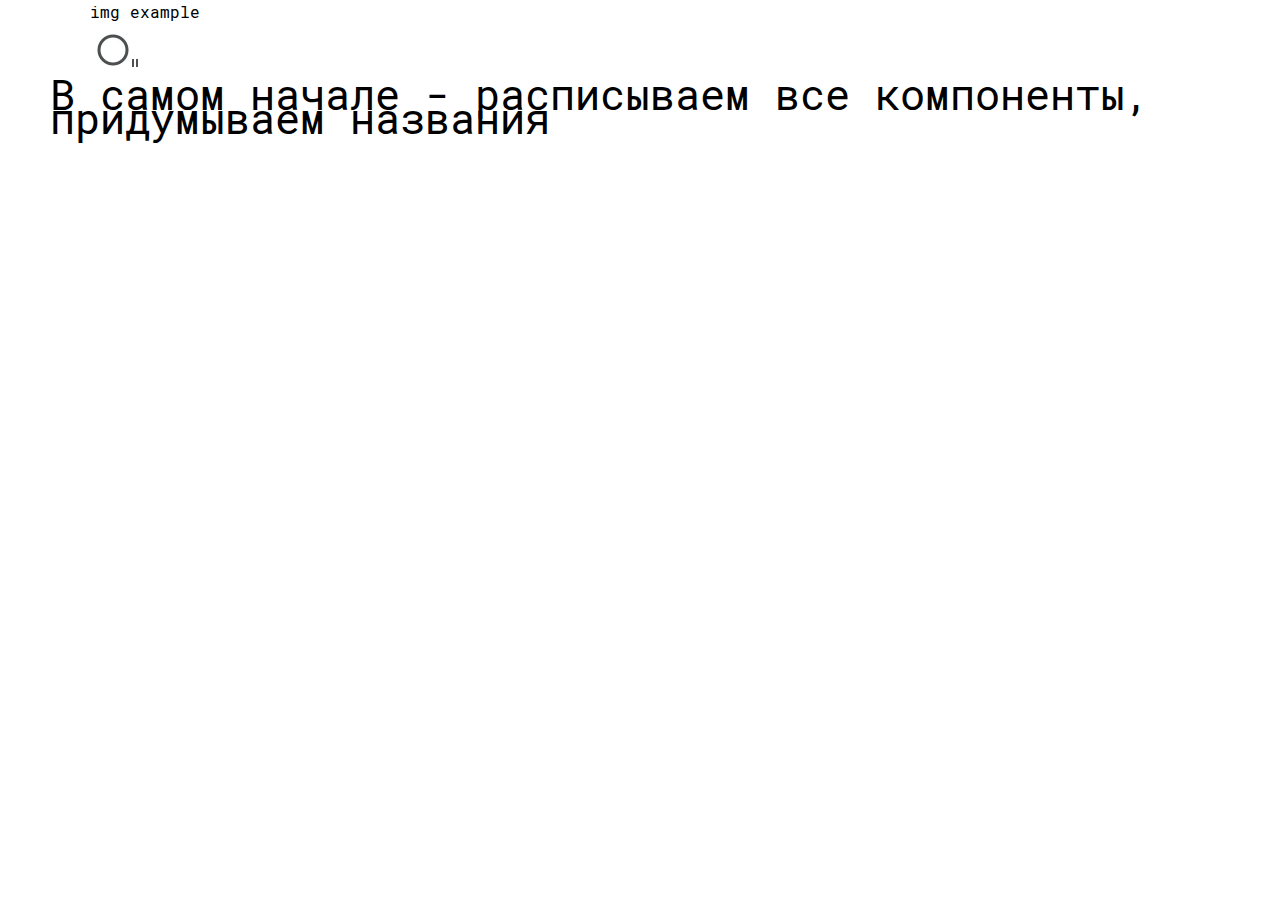
==== pages/index.html @ dea8f194 "first commit" ====
<!DOCTYPE html>
	<html>

	<head>
		<!--[if IE 6]>		<html id="section-reco_main" class="nojs ie6 ieb7 ieb8 ieb9 ieb10 split1 nosplit5 platform-PC platform-notouch"><![endif]-->
		<!--[if IE 7]>		<html id="section-reco_main" class="nojs iea6 ie7 ieb8 ieb9 ieb10 split1 nosplit5 platform-PC platform-notouch"><![endif]-->
		<!--[if IE 8]>		<html id="section-reco_main" class="nojs iea6 iea7 ie8 ieb9 ieb10 split1 nosplit5 platform-PC platform-notouch"><![endif]-->
		<!--[if IE 9]>		<html id="section-reco_main" class="nojs iea6 iea7 iea8 ie9 ieb10 split1 nosplit5 platform-PC platform-notouch"><![endif]-->
		<meta name="viewport" content="width=device-width">
		<meta name="MobileOptimized" content="320" />
		<meta name="HandheldFriendly" content="true" />
		<meta charset="utf-8">
		<meta name="viewport min-width=320px" content="min-width=320, initial-scale=1.0" />
		<link rel="stylesheet" type="text/css" href="./style.css">
		<!--[if lt IE 9]>
		<script src="//cdnjs.cloudflare.com/ajax/libs/html5shiv/r29/html5.min.js"></script>
	<![endif]-->
		<title>index</title>
	</head>

	<body>
		<header>
			<div class="container">
				<div class="container">
					<div class="container">
						img example <br/>
						<picture>
							<source srcset="img/logo.webp" type="image/webp">
							<img src="img/logo.png" alt="Logo" width="57px">
						</picture>
					</div>
		</header>
		<div class="container">
			<h1>В самом начале - расписываем все компоненты, придумываем названия</h1>
		</div>


		<footer>
			<div class="container">
			</div>
		</footer>
		<script type="text/javascript" src="./main.min.js" defer="" async=""></script>
	</body>

	</html>
---- pages/style.css ----
@charset "UTF-8";

/* mixins */

/* Mixins:
   ========================================================================== */

/* Fonts Helpers:
	 Read more: https://github.com/vedees/webpack-template/blob/master/README.md#add-fonts
	 ========================================================================== */

/*
	By default template support only modern format fonts
	Without svg. Only: .woff, .woffs
	if ypu need svg comments lines bellow and uncomments "Fonts helper all format fonts"

	Usage:
	  1. Put your font to `src/assets/fonts/FOLDERNAME/FONTNAME`
		FOLLOW: Files Required
		Example: .woff, .woffs formats
	  2. Go to fonts.scss
	  3. Use mixon
		Example: @include font-face("OpenSans", "../fonts/OpenSans/opensans");

	  Required parameters: @family, @family
	  Minor parameters: @weight, @style, @pipeline

	  Example Base:
		@include font-face("OpenSans", "../fonts/OpenSans/opensans");
	  Example Situation:
		@include font-face("OpenSans", "../fonts/OpenSans/opensansItalic", 400, italic);
  */

/* base */

@font-face {
  font-family: 'Roboto-mono';
  src: url("./fonts/Roboto_mono/Light/RobotoMono-Light.eot");
  src: url("./fonts/Roboto_mono/Light/RobotoMono-Light.eot?#iefix") format("embedded-opentype"), url("./fonts/Roboto_mono/Light/RobotoMono-Light.woff2") format("woff2"), url("./fonts/Roboto_mono/Light/RobotoMono-Light.woff") format("woff"), url("./fonts/Roboto_mono/Light/RobotoMono-Light.svg#RobotoMono-Light") format("svg"), url("./fonts/Roboto_mono/Light/RobotoMono-Light.ttf") format("truetype");
  font-weight: 300;
  font-style: normal;
  font-display: swap;
}

@font-face {
  font-family: 'Roboto-mono';
  src: url("./fonts/Roboto_mono/Bold/RobotoMono-Bold.eot");
  src: url("./fonts/Roboto_mono/Bold/RobotoMono-Bold.eot?#iefix") format("embedded-opentype"), url("./fonts/Roboto_mono/Bold/RobotoMono-Bold.woff2") format("woff2"), url("./fonts/Roboto_mono/Bold/RobotoMono-Bold.woff") format("woff"), url("./fonts/Roboto_mono/Bold/RobotoMono-Bold.svg#RobotoMono-Bold") format("svg"), url("./fonts/Roboto_mono/Bold/RobotoMono-Bold.ttf") format("truetype");
  font-weight: bold;
  font-style: normal;
  font-display: swap;
}

@font-face {
  font-family: 'Roboto-mono';
  src: url("./fonts/Roboto_mono/Thin/RobotoMono-Thin.eot");
  src: url("./fonts/Roboto_mono/Thin/RobotoMono-Thin.eot?#iefix") format("embedded-opentype"), url("./fonts/Roboto_mono/Thin/RobotoMono-Thin.woff2") format("woff2"), url("./fonts/Roboto_mono/Thin/RobotoMono-Thin.woff") format("woff"), url("./fonts/Roboto_mono/Thin/RobotoMono-Thin.svg#RobotoMono-Thin") format("svg"), url("./fonts/Roboto_mono/Thin/RobotoMono-Thin.ttf") format("truetype");
  font-weight: 100;
  font-style: normal;
  font-display: swap;
}

@font-face {
  font-family: 'Roboto-mono';
  src: url("./fonts/Roboto_mono/Medium/RobotoMono-Medium.eot");
  src: url("./fonts/Roboto_mono/Medium/RobotoMono-Medium.eot?#iefix") format("embedded-opentype"), url("./fonts/Roboto_mono/Medium/RobotoMono-Medium.woff2") format("woff2"), url("./fonts/Roboto_mono/Medium/RobotoMono-Medium.woff") format("woff"), url("./fonts/Roboto_mono/Medium/RobotoMono-Medium.svg#RobotoMono-Medium") format("svg"), url("./fonts/Roboto_mono/Medium/RobotoMono-Medium.ttf") format("truetype");
  font-weight: 500;
  font-style: normal;
  font-display: swap;
}

@font-face {
  font-family: 'Roboto-mono';
  src: url("./fonts/Roboto_mono/Regular/RobotoMono-Regular.eot");
  src: url("./fonts/Roboto_mono/Regular/RobotoMono-Regular.eot?#iefix") format("embedded-opentype"), url("./fonts/Roboto_mono/Regular/RobotoMono-Regular.woff2") format("woff2"), url("./fonts/Roboto_mono/Regular/RobotoMono-Regular.woff") format("woff"), url("./fonts/Roboto_mono/Regular/RobotoMono-Regular.svg#RobotoMono-Regular") format("svg"), url("./fonts/Roboto_mono/Regular/RobotoMono-Regular.ttf") format("truetype");
  font-weight: normal;
  font-style: normal;
  font-display: swap;
}

/*  Переменные со шрифтами  */

/*  Переменные с гарнитурами шрифтов  */

/* Настройки оснвоно шрифта */

/* Основные цвета */

/* Разрешения */

/*  сбрасывает браузерное отображение элементов т.к. разные браузеры по разному отображают одно и тоже  */

/*! normalize.css v3.0.3 | MIT License | github.com/necolas/normalize.css */

/**
 * 1. Set default font family to sans-serif.
 * 2. Prevent iOS and IE text size adjust after device orientation change,
 *    without disabling user zoom.
 */

html {
  font-family: sans-serif;
  /* 1 */
  -ms-text-size-adjust: 100%;
  /* 2 */
  -webkit-text-size-adjust: 100%;
  /* 2 */
}

/**
 * Remove default margin.
 */

body {
  margin: 0;
}

/* HTML5 display definitions
   ========================================================================== */

/**
 * Correct `block` display not defined for any HTML5 element in IE 8/9.
 * Correct `block` display not defined for `details` or `summary` in IE 10/11
 * and Firefox.
 * Correct `block` display not defined for `main` in IE 11.
 */

article,
aside,
details,
figcaption,
figure,
footer,
header,
hgroup,
main,
menu,
nav,
section,
summary {
  display: block;
}

/**
 * 1. Correct `inline-block` display not defined in IE 8/9.
 * 2. Normalize vertical alignment of `progress` in Chrome, Firefox, and Opera.
 */

audio,
canvas,
progress,
video {
  display: inline-block;
  /* 1 */
  vertical-align: baseline;
  /* 2 */
}

/**
 * Prevent modern browsers from displaying `audio` without controls.
 * Remove excess height in iOS 5 devices.
 */

audio:not([controls]) {
  display: none;
  height: 0;
}

/**
 * Address `[hidden]` styling not present in IE 8/9/10.
 * Hide the `template` element in IE 8/9/10/11, Safari, and Firefox < 22.
 */

[hidden],
template {
  display: none;
}

/* Links
   ========================================================================== */

/**
 * Remove the gray background color from active links in IE 10.
 */

a {
  background-color: transparent;
}

/**
 * Improve readability of focused elements when they are also in an
 * active/hover state.
 */

a:active,
a:hover {
  outline: 0;
}

/* Text-level semantics
   ========================================================================== */

/**
 * Address styling not present in IE 8/9/10/11, Safari, and Chrome.
 */

abbr[title] {
  border-bottom: 1px dotted;
}

/**
 * Address style set to `bolder` in Firefox 4+, Safari, and Chrome.
 */

b,
strong {
  font-weight: bold;
}

/**
 * Address styling not present in Safari and Chrome.
 */

dfn {
  font-style: italic;
}

/**
 * Address variable `h1` font-size and margin within `section` and `article`
 * contexts in Firefox 4+, Safari, and Chrome.
 */

h1 {
  font-size: 2em;
  margin: 0.67em 0;
}

/**
 * Address styling not present in IE 8/9.
 */

mark {
  background: #ff0;
  color: #000;
}

/**
 * Address inconsistent and variable font size in all browsers.
 */

small {
  font-size: 80%;
}

/**
 * Prevent `sub` and `sup` affecting `line-height` in all browsers.
 */

sub,
sup {
  font-size: 75%;
  line-height: 0;
  position: relative;
  vertical-align: baseline;
}

sup {
  top: -0.5em;
}

sub {
  bottom: -0.25em;
}

/* Embedded content
   ========================================================================== */

/**
 * Remove border when inside `a` element in IE 8/9/10.
 */

img {
  border: 0;
}

/**
 * Correct overflow not hidden in IE 9/10/11.
 */

svg:not(:root) {
  overflow: hidden;
}

/* Grouping content
   ========================================================================== */

/**
 * Address margin not present in IE 8/9 and Safari.
 */

figure {
  margin: 1em 40px;
}

/**
 * Address differences between Firefox and other browsers.
 */

hr {
  -webkit-box-sizing: content-box;
  box-sizing: content-box;
  height: 0;
}

/**
 * Contain overflow in all browsers.
 */

pre {
  overflow: auto;
}

/**
 * Address odd `em`-unit font size rendering in all browsers.
 */

code,
kbd,
pre,
samp {
  font-family: monospace, monospace;
  font-size: 1em;
}

/* Forms
   ========================================================================== */

/**
 * Known limitation: by default, Chrome and Safari on OS X allow very limited
 * styling of `select`, unless a `border` property is set.
 */

/**
 * 1. Correct color not being inherited.
 *    Known issue: affects color of disabled elements.
 * 2. Correct font properties not being inherited.
 * 3. Address margins set differently in Firefox 4+, Safari, and Chrome.
 */

button,
input,
optgroup,
select,
textarea {
  color: inherit;
  /* 1 */
  font: inherit;
  /* 2 */
  margin: 0;
  /* 3 */
}

/**
 * Address `overflow` set to `hidden` in IE 8/9/10/11.
 */

button {
  overflow: visible;
  background-color: transparent;
}

/**
 * Address inconsistent `text-transform` inheritance for `button` and `select`.
 * All other form control elements do not inherit `text-transform` values.
 * Correct `button` style inheritance in Firefox, IE 8/9/10/11, and Opera.
 * Correct `select` style inheritance in Firefox.
 */

button,
select {
  text-transform: none;
}

/**
 * 1. Avoid the WebKit bug in Android 4.0.* where (2) destroys native `audio`
 *    and `video` controls.
 * 2. Correct inability to style clickable `input` types in iOS.
 * 3. Improve usability and consistency of cursor style between image-type
 *    `input` and others.
 */

button,
html input[type="button"],
input[type="reset"],
input[type="submit"] {
  -webkit-appearance: button;
  /* 2 */
  cursor: pointer;
  /* 3 */
  padding: 0;
}

/**
 * Re-set default cursor for disabled elements.
 */

button[disabled],
html input[disabled] {
  cursor: default;
}

/**
 * Remove inner padding and border in Firefox 4+.
 */

button::-moz-focus-inner,
input::-moz-focus-inner {
  border: 0;
  padding: 0;
}

/**
 * Address Firefox 4+ setting `line-height` on `input` using `!important` in
 * the UA stylesheet.
 */

input {
  line-height: normal;
}

/**
 * It's recommended that you don't attempt to style these elements.
 * Firefox's implementation doesn't respect box-sizing, padding, or width.
 *
 * 1. Address box sizing set to `content-box` in IE 8/9/10.
 * 2. Remove excess padding in IE 8/9/10.
 */

input[type="checkbox"],
input[type="radio"] {
  -webkit-box-sizing: border-box;
  box-sizing: border-box;
  /* 1 */
  padding: 0;
  /* 2 */
}

/**
 * Fix the cursor style for Chrome's increment/decrement buttons. For certain
 * `font-size` values of the `input`, it causes the cursor style of the
 * decrement button to change from `default` to `text`.
 */

input[type="number"]::-webkit-inner-spin-button,
input[type="number"]::-webkit-outer-spin-button {
  height: auto;
}

/**
 * 1. Address `appearance` set to `searchfield` in Safari and Chrome.
 * 2. Address `box-sizing` set to `border-box` in Safari and Chrome.
 */

input[type="search"] {
  -webkit-appearance: textfield;
  /* 1 */
  -webkit-box-sizing: content-box;
  box-sizing: content-box;
  /* 2 */
}

/**
 * Remove inner padding and search cancel button in Safari and Chrome on OS X.
 * Safari (but not Chrome) clips the cancel button when the search input has
 * padding (and `textfield` appearance).
 */

input[type="search"]::-webkit-search-cancel-button,
input[type="search"]::-webkit-search-decoration {
  -webkit-appearance: none;
}

/**
 * Define consistent border, margin, and padding.
 */

fieldset {
  border: 1px solid #c0c0c0;
  margin: 0 2px;
  padding: 0.35em 0.625em 0.75em;
}

/**
 * 1. Correct `color` not being inherited in IE 8/9/10/11.
 * 2. Remove padding so people aren't caught out if they zero out fieldsets.
 */

legend {
  border: 0;
  /* 1 */
  padding: 0;
  /* 2 */
}

/**
 * Remove default vertical scrollbar in IE 8/9/10/11.
 */

textarea {
  overflow: auto;
}

/**
 * Don't inherit the `font-weight` (applied by a rule above).
 * NOTE: the default cannot safely be changed in Chrome and Safari on OS X.
 */

optgroup {
  font-weight: bold;
}

/* Tables
   ========================================================================== */

/**
 * Remove most spacing between table cells.
 */

table {
  border-collapse: collapse;
  border-spacing: 0;
}

td,
th {
  padding: 0;
}

/*  Общая типографика для всех страниц. здесь описываются общие свойства для текстовых блоков  */

body {
  font-family: "Roboto-mono", sans-serif;
  font-size: 16px;
  line-height: 1.5;
  min-height: 100vh;
}

ul {
  padding: 0;
  margin: 0;
  list-style-type: none;
}

ul li {
  margin: 0;
  padding: 0;
}

address {
  font-style: normal;
}

h1 {
  font-size: 42px;
  font-weight: 400;
  margin-top: 0;
  margin-bottom: 10px;
  line-height: 24px;
}

h2 {
  font-size: 22px;
  font-weight: 400;
  margin-top: 0;
  margin-bottom: 10px;
  line-height: 24px;
}

h3 {
  font-size: 16px;
  font-weight: 400;
  margin-bottom: 10px;
}

h4 {
  font-size: 15px;
  letter-spacing: 2.4px;
  line-height: 24px;
  margin: 0px 0 8px 0;
}

p {
  margin-top: 10px;
  color: #6a7678;
}

b {
  font-weight: 700;
}

a,
a:hover,
a:active,
a:visited,
a:focus {
  outline: 0;
  text-decoration: none;
}

.container {
  max-width: 1220px;
  width: 100%;
  margin-right: auto;
  margin-left: auto;
  position: relative;
  padding: 0 20px;
}

.pln {
  color: #000;
}

pre.prettyprint {
  padding: 2px;
  border: 1px solid #888;
}

ol.linenums {
  margin-top: 0;
  margin-bottom: 0;
}

li.L0,
li.L1,
li.L2,
li.L3,
li.L5,
li.L6,
li.L7,
li.L8 {
  list-style-type: none;
}

li.L1,
li.L3,
li.L5,
li.L7,
li.L9 {
  background: #eee;
}

/* blocks */

/* pages */

* {
  -webkit-box-sizing: border-box;
  box-sizing: border-box;
  outline: 0;
}

*:before,
*:after {
  -webkit-box-sizing: border-box;
  box-sizing: border-box;
}

html {
  line-height: 17px;
  font-size: 13px;
  color: #000;
  -webkit-font-smoothing: antialiased;
}

@media screen {
  .str {
    color: #080;
  }

  .kwd {
    color: #008;
  }

  .com {
    color: #800;
  }

  .typ {
    color: #606;
  }

  .lit {
    color: #066;
  }

  .clo,
  .opn,
  .pun {
    color: #660;
  }

  .tag {
    color: #008;
  }

  .atn {
    color: #606;
  }

  .atv {
    color: red;
  }

  .dec,
  .var {
    color: #606;
  }

  .fun {
    color: red;
  }
}

@media print, projection {
  .kwd,
  .tag,
  .typ {
    font-weight: 700;
  }

  .str {
    color: #060;
  }

  .kwd {
    color: #006;
  }

  .com {
    color: #600;
    font-style: italic;
  }

  .typ {
    color: #404;
  }

  .lit {
    color: #044;
  }

  .clo,
  .opn,
  .pun {
    color: #440;
  }

  .tag {
    color: #006;
  }

  .atn {
    color: #404;
  }

  .atv {
    color: red;
  }
}
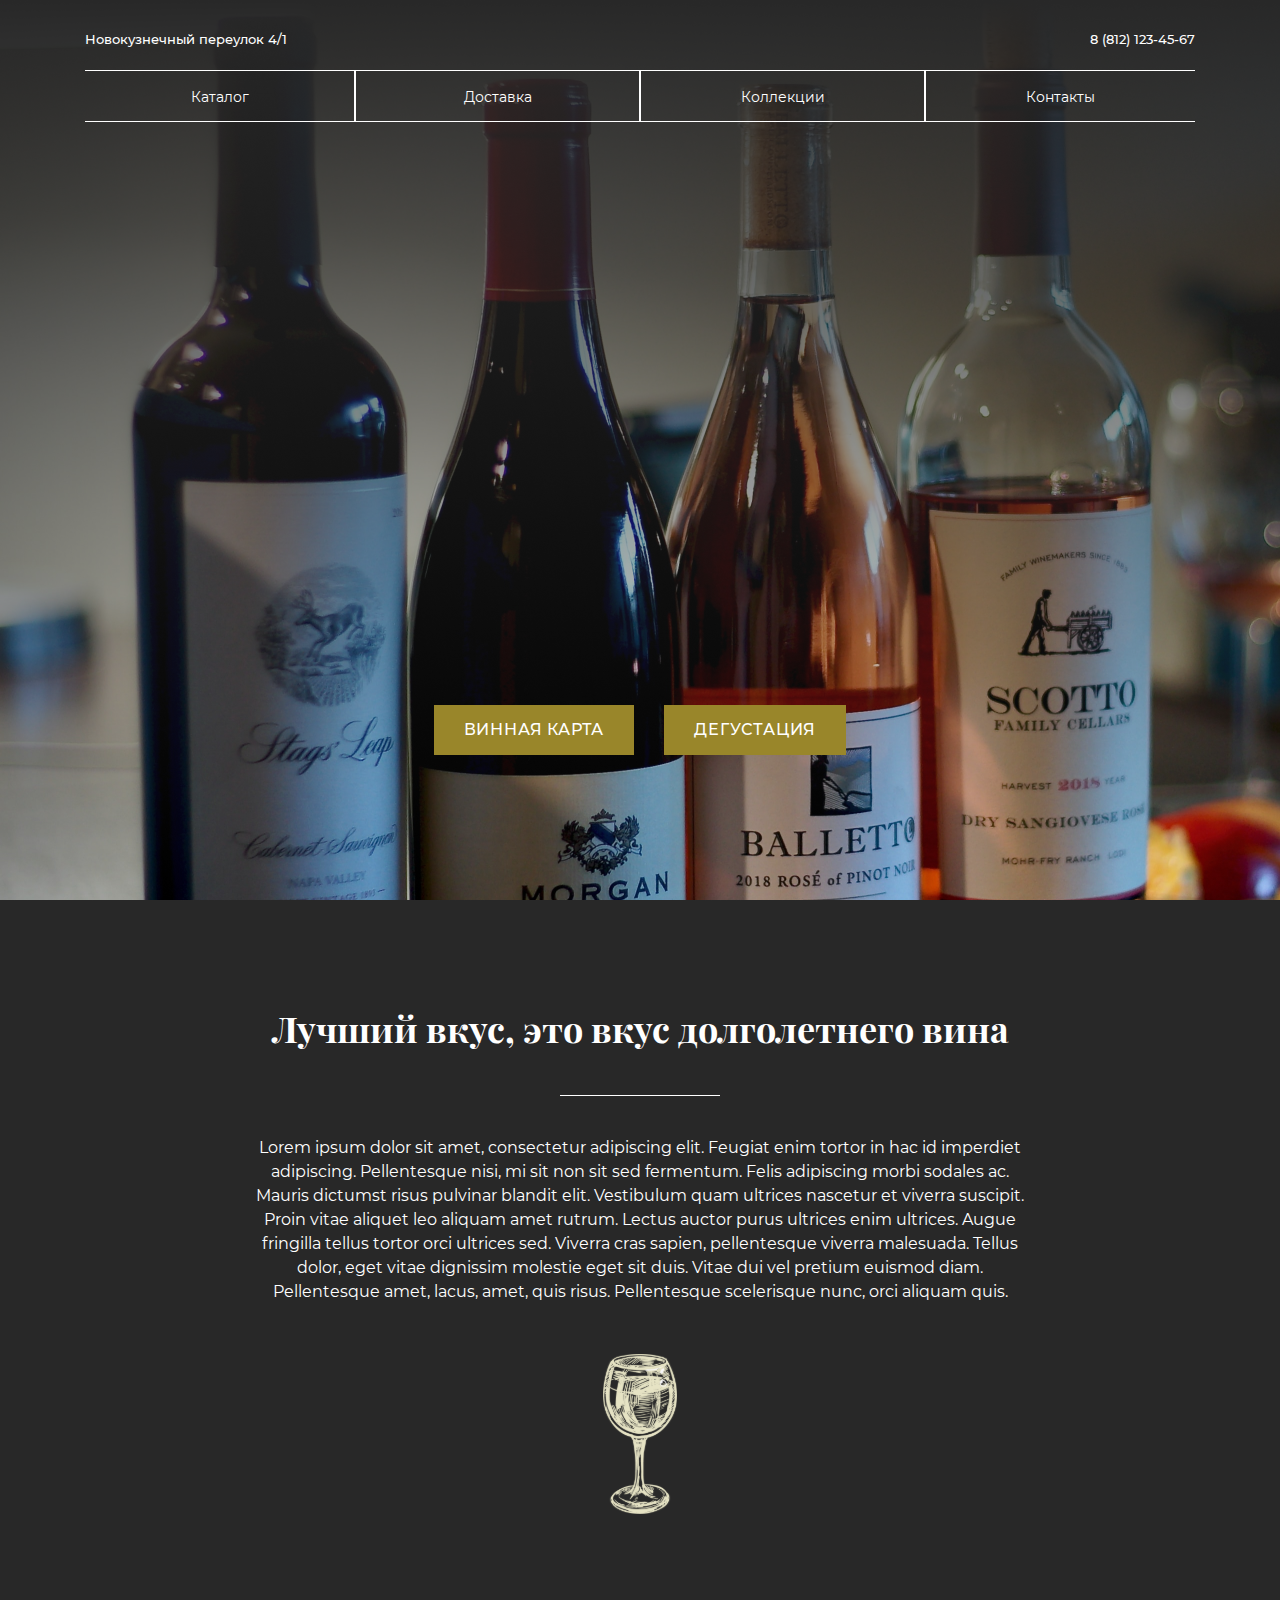
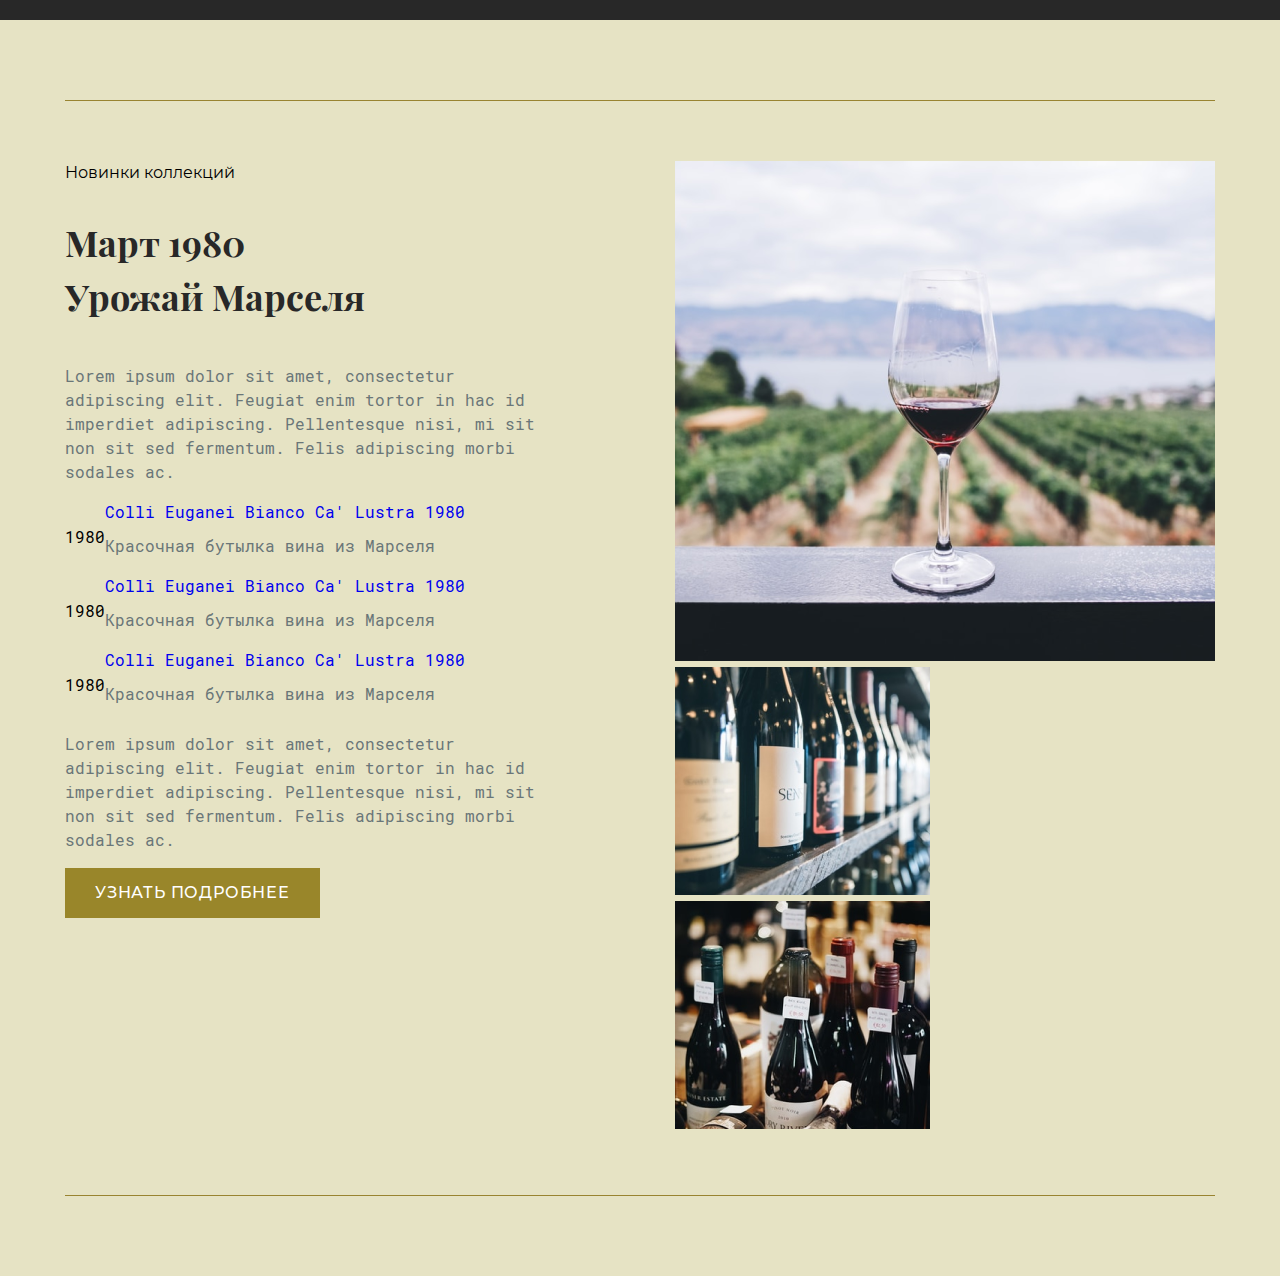
==== commit 8b4ab6fb: "first commit" ====
--- a/pages/index.html
+++ b/pages/index.html
@@ -21,19 +21,98 @@
 	<body>
 		<header>
 			<div class="container">
-				<div class="container">
-					<div class="container">
-						img example <br/>
-						<picture>
-							<source srcset="img/logo.webp" type="image/webp">
-							<img src="img/logo.png" alt="Logo" width="57px">
-						</picture>
+				<div class="header__container">
+					<section class="header__top">
+						<div class="header__contact">
+							<a href="" class="header__contact-link">Новокузнечный переулок 4/1</a>
+							<a href="" class="header__contact-link">8 (812) 123-45-67</a>
+						</div>
+						<nav>
+							<ul class="header__items">
+								<li class="header__item"><a href="#">Каталог</a></li>
+								<li class="header__item"><a href="#">Доставка</a></li>
+								<li class="header__item"><a href="#">Коллекции</a></li>
+								<li class="header__item"><a href="#">Контакты</a></li>
+							</ul>
+						</nav>
+					</section>
+					<section class="header__buttons">
+						<a href="#" class="g-btn-link">винная карта</a>
+						<a href="#" class="g-btn-link">дегустация</a>
+					</section>
+				</div>
+			</div>
+		</header>
+		<div class="best-taste">
+			<div class="container best-taste__container">
+				<div class="best-taste__wrap">
+					<h2 class="best-taste__title">Лучший вкус, это вкус долголетнего вина</h2>
+					<div class="best-taste__line"></div>
+					<p class="best-taste__text">
+						Lorem ipsum dolor sit amet, consectetur adipiscing elit. Feugiat enim tortor in hac id imperdiet adipiscing. Pellentesque nisi, mi sit non sit sed fermentum. Felis adipiscing morbi sodales ac. Mauris dictumst risus pulvinar blandit elit. Vestibulum quam ultrices nascetur et viverra suscipit. Proin vitae aliquet leo aliquam amet rutrum. Lectus auctor purus ultrices enim ultrices. Augue fringilla tellus tortor orci ultrices sed. Viverra cras sapien, pellentesque viverra malesuada. Tellus dolor, eget vitae dignissim molestie eget sit duis. Vitae dui vel pretium euismod diam. Pellentesque amet, lacus, amet, quis risus. Pellentesque scelerisque nunc, orci aliquam quis.
+					</p>
+					<div class="best-taste__img">
+						<svg width="160" height="160" viewBox="0 0 160 160" fill="none" xmlns="http://www.w3.org/2000/svg" xmlns:xlink="http://www.w3.org/1999/xlink">
+							<rect width="160" height="160" fill="url(#pattern0)" />
+							<defs>
+								<pattern id="pattern0" patternContentUnits="objectBoundingBox" width="1" height="1">
+									<use xlink:href="#image0" transform="translate(0.26936) scale(0.0016835)" />
+								</pattern>
+								<image id="image0" width="274" height="594" xlink:href="[data-uri]" />
+							</defs>
+						</svg>
 					</div>
-		</header>
-		<div class="container">
-			<h1>В самом начале - расписываем все компоненты, придумываем названия</h1>
+				</div>
+			</div>
 		</div>
-
+		<div class="new">
+			<div class="container new__container">
+				<div class="new__wrap">
+					<section class="new__content">
+						<p class="new__collection">Новинки коллекций</p>
+						<h2 class="new__title">Март 1980 <br> Урожай Марселя</h2>
+						<div class="new__line"></div>
+						<p class="new__text">
+							Lorem ipsum dolor sit amet, consectetur adipiscing elit. Feugiat enim tortor in hac id imperdiet adipiscing. Pellentesque nisi, mi sit non sit sed fermentum. Felis adipiscing morbi sodales ac.
+						</p>
+						<table>
+							<tr>
+								<td>1980</td>
+								<td>
+									<a href="#">Colli Euganei Bianco Ca' Lustra 1980</a>
+									<p>Красочная бутылка вина из Марселя</p>
+								</td>
+							</tr>
+							<tr>
+								<td>1980</td>
+								<td>
+									<a href="#">Colli Euganei Bianco Ca' Lustra 1980</a>
+									<p>Красочная бутылка вина из Марселя</p>
+								</td>
+							</tr>
+							<tr>
+								<td>1980</td>
+								<td>
+									<a href="#">Colli Euganei Bianco Ca' Lustra 1980</a>
+									<p>Красочная бутылка вина из Марселя</p>
+								</td>
+							</tr>
+						</table>
+						<p class="new__text">
+							Lorem ipsum dolor sit amet, consectetur adipiscing elit. Feugiat enim tortor in hac id imperdiet adipiscing. Pellentesque nisi, mi sit non sit sed fermentum. Felis adipiscing morbi sodales ac.
+						</p>
+						<a href="#" class="g-btn-link">узнать подробнее</a>
+					</section>
+					<section class="new__pictures">
+						<div class="new__img"><img src="img/glass.png" alt=""></div>
+						<div class="new__group">
+							<div class="new__group-img"><img src="img/wine1.png" alt=""></div>
+							<div class="new__group-img"><img src="img/wine2.png" alt=""></div>
+						</div>
+					</section>
+				</div>
+			</div>
+		</div>
 
 		<footer>
 			<div class="container">
--- a/pages/style.css
+++ b/pages/style.css
@@ -74,6 +74,46 @@
   src: url("./fonts/Roboto_mono/Regular/RobotoMono-Regular.eot");
   src: url("./fonts/Roboto_mono/Regular/RobotoMono-Regular.eot?#iefix") format("embedded-opentype"), url("./fonts/Roboto_mono/Regular/RobotoMono-Regular.woff2") format("woff2"), url("./fonts/Roboto_mono/Regular/RobotoMono-Regular.woff") format("woff"), url("./fonts/Roboto_mono/Regular/RobotoMono-Regular.svg#RobotoMono-Regular") format("svg"), url("./fonts/Roboto_mono/Regular/RobotoMono-Regular.ttf") format("truetype");
   font-weight: normal;
+  font-style: normal;
+  font-display: swap;
+}
+
+@font-face {
+  font-family: 'Playfair Display';
+  src: url("./fonts/Playfair_Display/Bold/PlayfairDisplay-Bold.ttf") format("truetype");
+  font-weight: bold;
+  font-style: normal;
+  font-display: swap;
+}
+
+@font-face {
+  font-family: 'Montserrat';
+  src: url("./fonts/Montserrat/Regular/Montserrat-Regular.ttf") format("truetype");
+  font-weight: normal;
+  font-style: normal;
+  font-display: swap;
+}
+
+@font-face {
+  font-family: 'Montserrat';
+  src: url("./fonts/Montserrat/Medium/Montserrat-Medium.ttf") format("truetype");
+  font-weight: 500;
+  font-style: normal;
+  font-display: swap;
+}
+
+@font-face {
+  font-family: 'Montserrat';
+  src: url("./fonts/Montserrat/Semi-Bold/Montserrat-SemiBold.ttf") format("truetype");
+  font-weight: 600;
+  font-style: normal;
+  font-display: swap;
+}
+
+@font-face {
+  font-family: 'Montserrat';
+  src: url("./fonts/Montserrat/Bold/Montserrat-Bold.ttf") format("truetype");
+  font-weight: bold;
   font-style: normal;
   font-display: swap;
 }
@@ -608,7 +648,7 @@
 }
 
 .container {
-  max-width: 1220px;
+  max-width: 1150px;
   width: 100%;
   margin-right: auto;
   margin-left: auto;
@@ -651,6 +691,212 @@
 
 /* blocks */
 
+/* Пример подключения*/
+
+header {
+  background-image: url("img/header.png");
+}
+
+.header__container {
+  padding-top: 30px;
+  padding-bottom: 146px;
+}
+
+.header__top {
+  margin-bottom: 583px;
+}
+
+.header__contact {
+  display: -webkit-box;
+  display: -webkit-flex;
+  display: -ms-flexbox;
+  display: flex;
+  margin-bottom: 20px;
+}
+
+.header__contact-link {
+  display: inline-block;
+  font-family: Montserrat;
+  font-style: normal;
+  font-weight: 500;
+  font-size: 13px;
+  line-height: 150%;
+  color: #fff;
+}
+
+.header__contact-link:first-child {
+  margin-right: auto;
+}
+
+.header__items {
+  display: -webkit-box;
+  display: -webkit-flex;
+  display: -ms-flexbox;
+  display: flex;
+}
+
+.header__item {
+  padding: 13px 0;
+  text-align: center;
+  border: 1px solid #FFFFFF;
+}
+
+.header__item:first-child,
+.header__item:last-child {
+  -webkit-flex-basis: 270px;
+  -ms-flex-preferred-size: 270px;
+  flex-basis: 270px;
+}
+
+.header__item:first-child {
+  border-left: none;
+}
+
+.header__item:last-child {
+  border-right: none;
+}
+
+.header__item:nth-child(2),
+.header__item:nth-child(3) {
+  -webkit-flex-basis: 285px;
+  -ms-flex-preferred-size: 285px;
+  flex-basis: 285px;
+}
+
+.header__item a {
+  font-family: Montserrat;
+  font-style: normal;
+  font-weight: normal;
+  font-size: 14px;
+  line-height: 150%;
+  color: #fff;
+}
+
+.header__buttons {
+  display: -webkit-box;
+  display: -webkit-flex;
+  display: -ms-flexbox;
+  display: flex;
+  -webkit-box-pack: center;
+  -webkit-justify-content: center;
+  -ms-flex-pack: center;
+  justify-content: center;
+  gap: 30px;
+}
+
+.best-taste {
+  background-color: #282828;
+}
+
+.best-taste__container {
+  padding: 100px 0;
+}
+
+.best-taste__wrap {
+  padding: 0 190px;
+}
+
+.best-taste__title {
+  margin-bottom: 40px;
+  font-family: Playfair Display;
+  font-style: normal;
+  font-weight: bold;
+  font-size: 36px;
+  line-height: 150%;
+  text-align: center;
+  color: #FFFFFF;
+}
+
+.best-taste__line {
+  max-width: 160px;
+  height: 1px;
+  margin: auto;
+  margin-bottom: 40px;
+  background-color: #fff;
+}
+
+.best-taste__text {
+  margin: 0;
+  margin-bottom: 50px;
+  font-family: Montserrat;
+  font-style: normal;
+  font-weight: normal;
+  font-size: 16px;
+  line-height: 150%;
+  text-align: center;
+  color: #FFFFFF;
+}
+
+.best-taste__img {
+  text-align: center;
+  margin: auto;
+}
+
+.new {
+  background-color: #E6E3C4;
+}
+
+.new__container {
+  padding: 80px 0;
+}
+
+.new__wrap {
+  display: -webkit-box;
+  display: -webkit-flex;
+  display: -ms-flexbox;
+  display: flex;
+  padding: 60px 0;
+  border-top: 1px solid #998431;
+  border-bottom: 1px solid #998431;
+}
+
+.new__content {
+  margin-right: 125px;
+}
+
+.new__collection {
+  margin: 0;
+  margin-bottom: 30px;
+  font-family: Montserrat;
+  font-style: normal;
+  font-weight: normal;
+  font-size: 16px;
+  line-height: 150%;
+  color: #000;
+}
+
+.new__title {
+  margin: 0;
+  margin-bottom: 30px;
+  font-family: Playfair Display;
+  font-style: normal;
+  font-weight: bold;
+  font-size: 36px;
+  line-height: 150%;
+  color: #282828;
+}
+
+.new__line {
+  height: 1px;
+  width: 160px;
+}
+
+.g-btn-link {
+  display: inline-block;
+  height: 50px;
+  padding: 0 30px;
+  font-family: Montserrat;
+  font-style: normal;
+  font-weight: 500;
+  font-size: 16px;
+  line-height: 50px;
+  text-align: center;
+  letter-spacing: 0.05em;
+  text-transform: uppercase;
+  background-color: #99862A;
+  color: #fff;
+}
+
 /* pages */
 
 * {
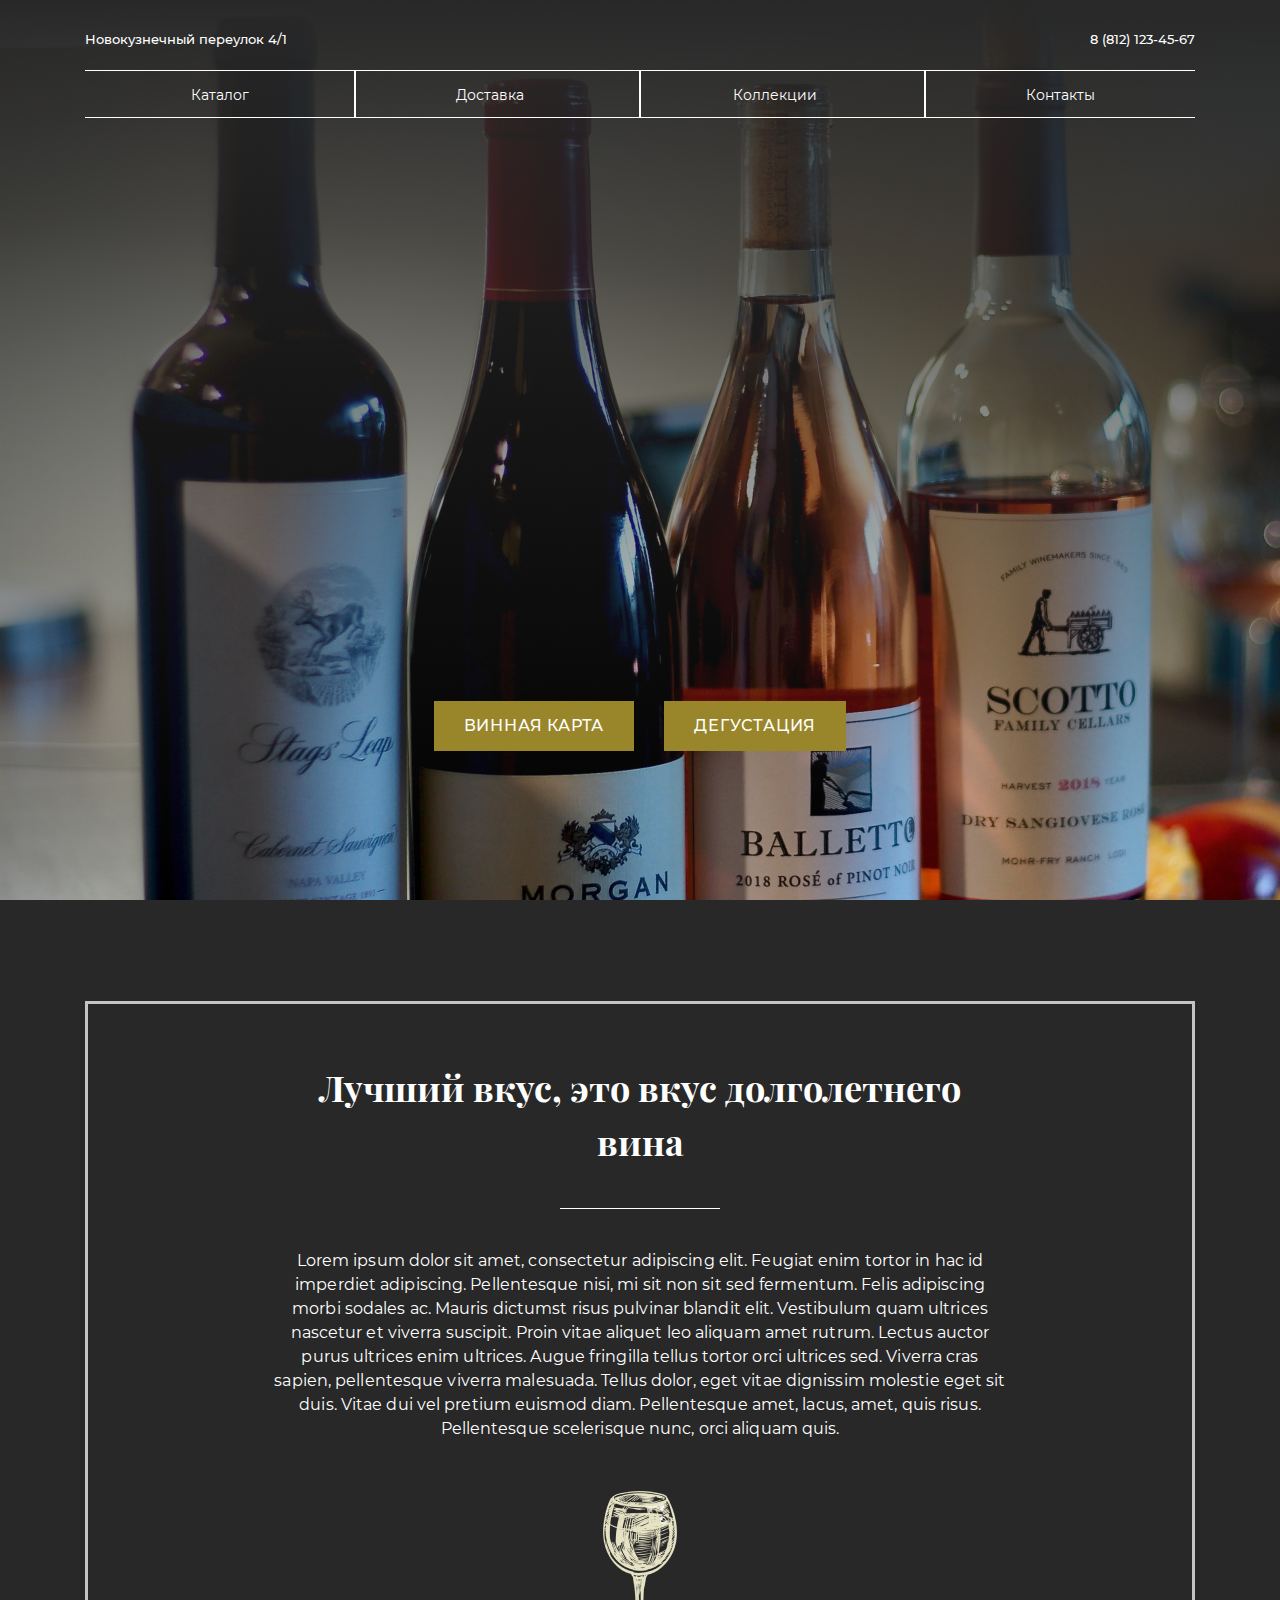
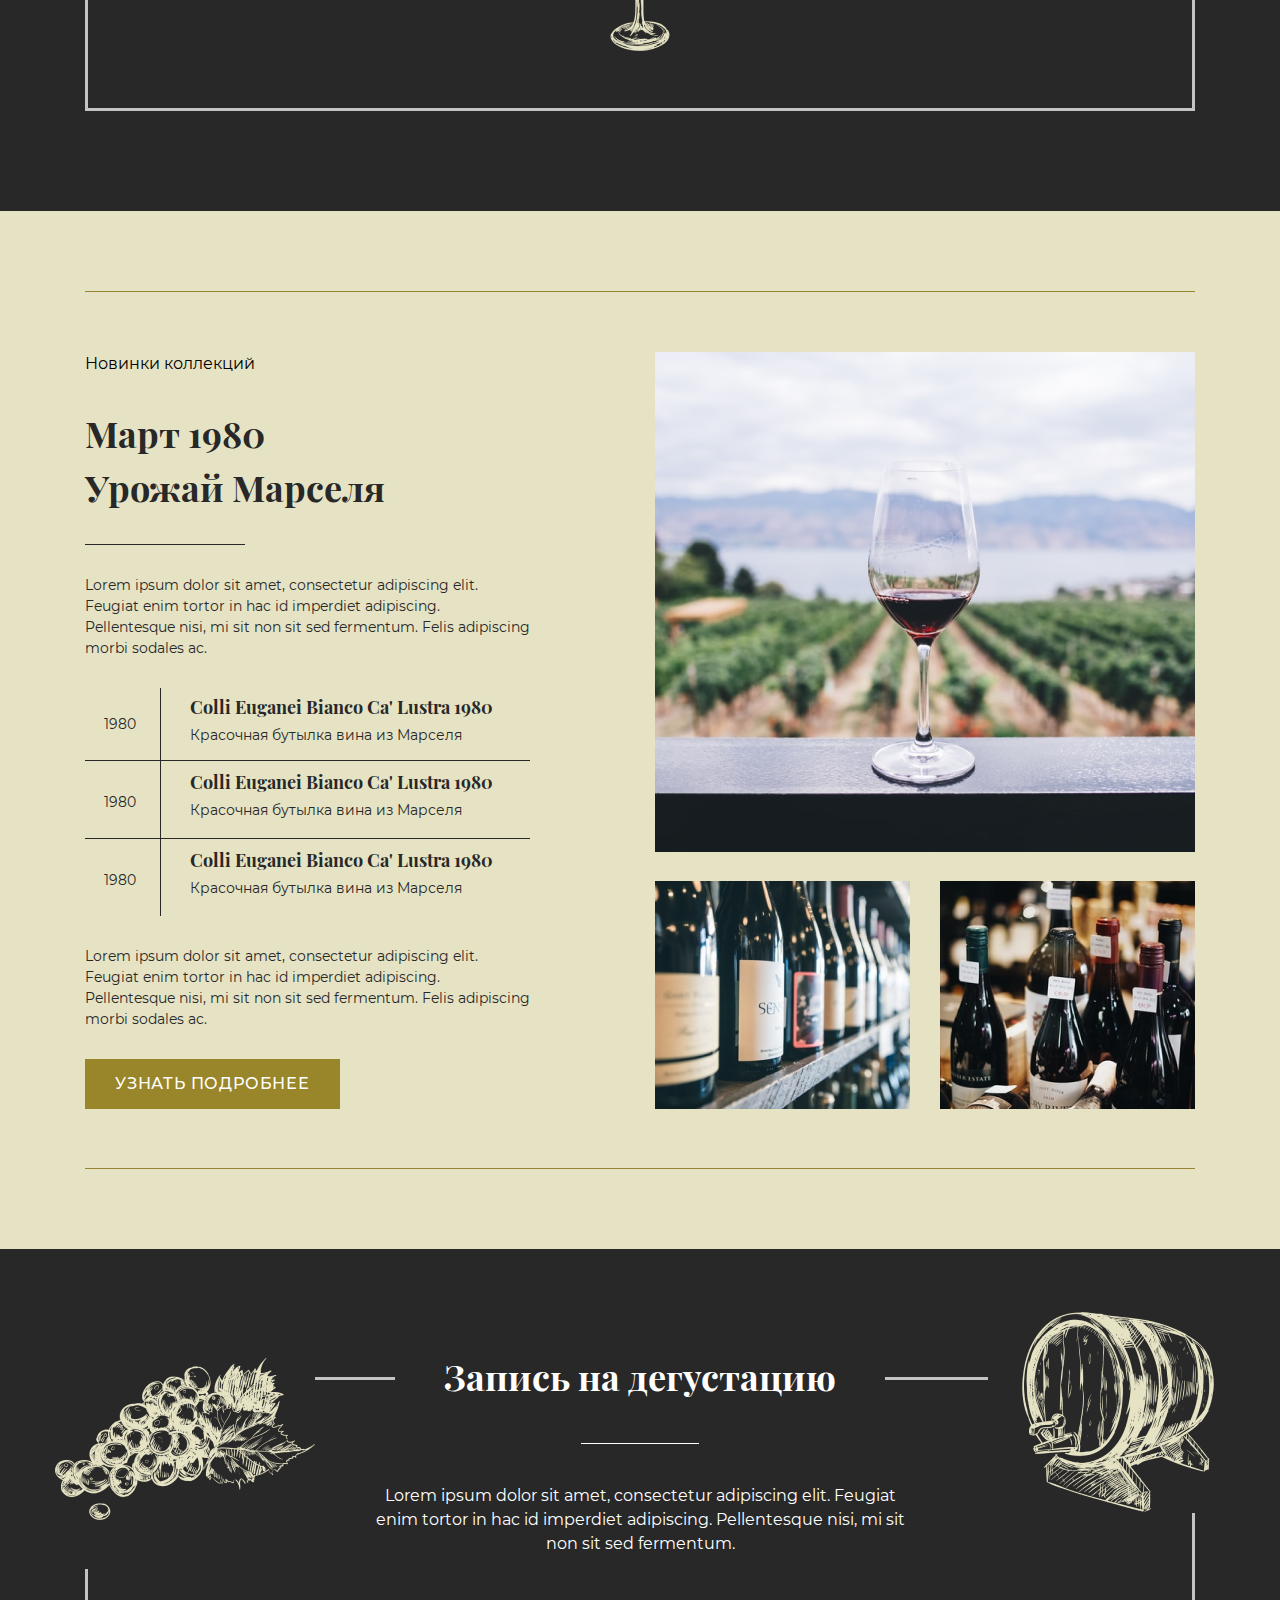
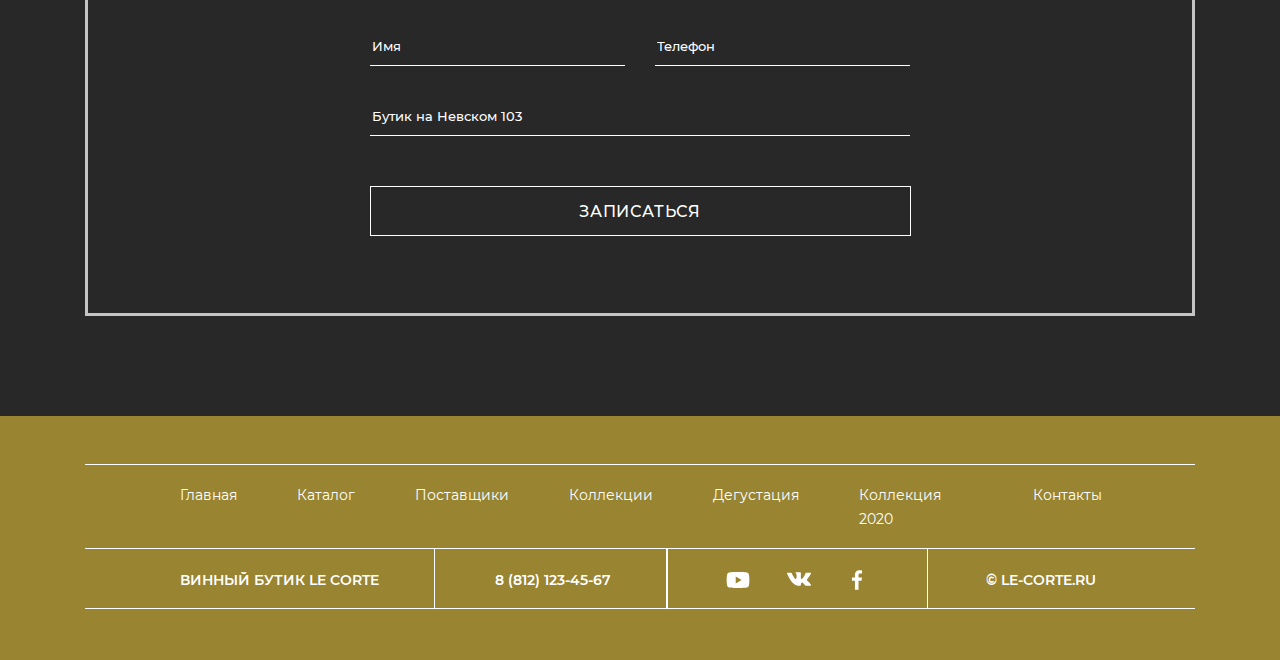
==== commit d2739f3d: "the end" ====
--- a/pages/index.html
+++ b/pages/index.html
@@ -52,15 +52,7 @@
 						Lorem ipsum dolor sit amet, consectetur adipiscing elit. Feugiat enim tortor in hac id imperdiet adipiscing. Pellentesque nisi, mi sit non sit sed fermentum. Felis adipiscing morbi sodales ac. Mauris dictumst risus pulvinar blandit elit. Vestibulum quam ultrices nascetur et viverra suscipit. Proin vitae aliquet leo aliquam amet rutrum. Lectus auctor purus ultrices enim ultrices. Augue fringilla tellus tortor orci ultrices sed. Viverra cras sapien, pellentesque viverra malesuada. Tellus dolor, eget vitae dignissim molestie eget sit duis. Vitae dui vel pretium euismod diam. Pellentesque amet, lacus, amet, quis risus. Pellentesque scelerisque nunc, orci aliquam quis.
 					</p>
 					<div class="best-taste__img">
-						<svg width="160" height="160" viewBox="0 0 160 160" fill="none" xmlns="http://www.w3.org/2000/svg" xmlns:xlink="http://www.w3.org/1999/xlink">
-							<rect width="160" height="160" fill="url(#pattern0)" />
-							<defs>
-								<pattern id="pattern0" patternContentUnits="objectBoundingBox" width="1" height="1">
-									<use xlink:href="#image0" transform="translate(0.26936) scale(0.0016835)" />
-								</pattern>
-								<image id="image0" width="274" height="594" xlink:href="[data-uri]" />
-							</defs>
-						</svg>
+						<img src="img/glass-icon.png" alt="">
 					</div>
 				</div>
 			</div>
@@ -75,24 +67,24 @@
 						<p class="new__text">
 							Lorem ipsum dolor sit amet, consectetur adipiscing elit. Feugiat enim tortor in hac id imperdiet adipiscing. Pellentesque nisi, mi sit non sit sed fermentum. Felis adipiscing morbi sodales ac.
 						</p>
-						<table>
-							<tr>
-								<td>1980</td>
-								<td>
+						<table class="new__table">
+							<tr class="new__row-table">
+								<td class="new__table-num">1980</td>
+								<td class="new__table-info">
 									<a href="#">Colli Euganei Bianco Ca' Lustra 1980</a>
 									<p>Красочная бутылка вина из Марселя</p>
 								</td>
 							</tr>
-							<tr>
-								<td>1980</td>
-								<td>
+							<tr class="new__row-table">
+								<td class="new__table-num">1980</td>
+								<td class="new__table-info">
 									<a href="#">Colli Euganei Bianco Ca' Lustra 1980</a>
 									<p>Красочная бутылка вина из Марселя</p>
 								</td>
 							</tr>
-							<tr>
-								<td>1980</td>
-								<td>
+							<tr class="new__row-table">
+								<td class="new__table-num">1980</td>
+								<td class="new__table-info">
 									<a href="#">Colli Euganei Bianco Ca' Lustra 1980</a>
 									<p>Красочная бутылка вина из Марселя</p>
 								</td>
@@ -105,7 +97,7 @@
 					</section>
 					<section class="new__pictures">
 						<div class="new__img"><img src="img/glass.png" alt=""></div>
-						<div class="new__group">
+						<div class="new__group-picture">
 							<div class="new__group-img"><img src="img/wine1.png" alt=""></div>
 							<div class="new__group-img"><img src="img/wine2.png" alt=""></div>
 						</div>
@@ -113,9 +105,81 @@
 				</div>
 			</div>
 		</div>
+		<div class="record">
+			<div class="container record__container">
+				<div class="record__wrap">
+					<div class="record__grape-img">
+						<img src="img/grape.png">
+					</div>
+					<div class="record__barrel">
+						<img src="img/barrel.png">
+					</div>
+					<h2 class="record__title">Запись на дегустацию</h2>
+					<div class="record__line"></div>
+					<p class="record__text">
+						Lorem ipsum dolor sit amet, consectetur adipiscing elit. Feugiat enim tortor in hac id imperdiet adipiscing. Pellentesque nisi, mi sit<br>non sit sed fermentum.
+					</p>
+					<form action="" class="record__form">
+						<div class="record__input-group">
+							<input type="text" class="record__input-text" placeholder="Имя">
+							<input type="text" class="record__input-text" placeholder="Телефон">
+						</div>
+						<input type="text" class="record__input-location" placeholder="Бутик на Невском 103">
+						<button class="record__btn">записаться</button>
+					</form>
+				</div>
+			</div>
+		</div>
 
 		<footer>
-			<div class="container">
+			<div class="container footer__container">
+				<section class="footer__wrap">
+					<nav class="footer__menu">
+						<ul class="footer__items">
+							<li class="footer__item"><a href="#">Главная</a></li>
+							<li class="footer__item"><a href="#">Каталог</a></li>
+							<li class="footer__item"><a href="#">Поставщики</a></li>
+							<li class="footer__item"><a href="#">Коллекции</a></li>
+							<li class="footer__item"><a href="#">Дегустация</a></li>
+							<li class="footer__item"><a href="#">Коллекция 2020</a></li>
+							<li class="footer__item"><a href="#">Контакты</a></li>
+						</ul>
+					</nav>
+					<div class="footer__info">
+						<div class="footer__boutique"><a href="#">винный бутик LE CORTE</a></div>
+						<div class="footer__phon"><a href="#">8 (812) 123-45-67</a></div>
+						<div class="footer__icon-inner">
+							<div class="footer__icon">
+								<a href="#"><svg width="26" height="26" viewBox="0 0 26 26" fill="none" xmlns="http://www.w3.org/2000/svg">
+<path d="M23.8956 7.52373C23.7662 7.04276 23.5126 6.60423 23.1604 6.25203C22.8082 5.89983 22.3697 5.64631 21.8888 5.51685C20.1175 5.03748 13 5.03748 13 5.03748C13 5.03748 5.8825 5.03748 4.11125 5.51685C3.63028 5.64631 3.19175 5.89983 2.83955 6.25203C2.48735 6.60423 2.23384 7.04276 2.10438 7.52373C1.77364 9.33013 1.61315 11.1636 1.625 13C1.61315 14.8364 1.77364 16.6698 2.10438 18.4762C2.23384 18.9572 2.48735 19.3957 2.83955 19.7479C3.19175 20.1001 3.63028 20.3536 4.11125 20.4831C5.8825 20.9625 13 20.9625 13 20.9625C13 20.9625 20.1175 20.9625 21.8888 20.4831C22.3697 20.3536 22.8082 20.1001 23.1604 19.7479C23.5126 19.3957 23.7662 18.9572 23.8956 18.4762C24.2264 16.6698 24.3869 14.8364 24.375 13C24.3869 11.1636 24.2264 9.33013 23.8956 7.52373ZM10.725 16.4125V9.58747L16.6319 13L10.725 16.4125Z" fill="white"/>
+</svg>
+</a>
+							</div>
+							<div class="footer__icon">
+								<a href="#"><svg width="24" height="24" viewBox="0 0 24 24" fill="none" xmlns="http://www.w3.org/2000/svg">
+<g clip-path="url(#clip0)">
+<path fill-rule="evenodd" clip-rule="evenodd" d="M21.3624 14.7575C21.3624 14.7575 23.3028 16.6739 23.7828 17.5607C23.7922 17.5735 23.7994 17.5877 23.8044 17.6027C24 17.9303 24.048 18.1871 23.952 18.3767C23.79 18.6899 23.2416 18.8471 23.0556 18.8603H19.626C19.3872 18.8603 18.8904 18.7979 18.2856 18.3803C17.8236 18.0575 17.364 17.5259 16.9188 17.0063C16.254 16.2347 15.6792 15.5651 15.0972 15.5651C15.0237 15.565 14.9507 15.5771 14.8812 15.6011C14.4408 15.7403 13.8816 16.3679 13.8816 18.0395C13.8816 18.5627 13.4688 18.8603 13.1796 18.8603H11.6088C11.0736 18.8603 8.28722 18.6731 5.81642 16.0679C2.78882 12.8783 0.0696165 6.47993 0.0432165 6.42353C-0.125984 6.00953 0.229217 5.78393 0.613217 5.78393H4.07642C4.54082 5.78393 4.69202 6.06473 4.79762 6.31673C4.92002 6.60593 5.37362 7.76273 6.11762 9.06233C7.32242 11.1767 8.06282 12.0371 8.65442 12.0371C8.76556 12.0375 8.87483 12.0085 8.97122 11.9531C9.74402 11.5283 9.60002 8.76833 9.56402 8.19953C9.56402 8.08913 9.56282 6.96713 9.16682 6.42473C8.88362 6.03593 8.40122 5.88473 8.10962 5.82953C8.18762 5.71673 8.35322 5.54393 8.56562 5.44193C9.09482 5.17793 10.0512 5.13953 11.0004 5.13953H11.5272C12.5568 5.15393 12.8232 5.21993 13.1976 5.31473C13.9512 5.49473 13.9656 5.98313 13.8996 7.64633C13.8804 8.12153 13.86 8.65673 13.86 9.28673C13.86 9.42113 13.854 9.57113 13.854 9.72353C13.8312 10.5767 13.8012 11.5379 14.4036 11.9327C14.4817 11.9814 14.572 12.0072 14.664 12.0071C14.8728 12.0071 15.498 12.0071 17.1936 9.09713C17.9376 7.81193 18.5136 6.29633 18.5532 6.18233C18.5868 6.11873 18.6876 5.93993 18.81 5.86793C18.8971 5.8216 18.9946 5.79846 19.0932 5.80073H23.1672C23.6112 5.80073 23.9124 5.86793 23.9712 6.03593C24.0696 6.30833 23.952 7.13993 22.092 9.65513C21.7788 10.0739 21.504 10.4363 21.2628 10.7531C19.5768 12.9659 19.5768 13.0775 21.3624 14.7575Z" fill="white"/>
+</g>
+<defs>
+<clipPath id="clip0">
+<rect width="24" height="24" fill="white"/>
+</clipPath>
+</defs>
+</svg>
+</a>
+							</div>
+							<div class="footer__icon">
+								<a href="#"><svg width="26" height="26" viewBox="0 0 26 26" fill="none" xmlns="http://www.w3.org/2000/svg">
+<path d="M14.5134 22.7467V13.8677H17.5088L17.9541 10.3913H14.5134V8.17694C14.5134 7.17377 14.7929 6.48694 16.2327 6.48694H18.057V3.38752C17.1694 3.2924 16.2771 3.24646 15.3844 3.24994C12.7367 3.24994 10.9189 4.86627 10.9189 7.83352V10.3848H7.94299V13.8612H10.9254V22.7467H14.5134Z" fill="white"/>
+</svg>
+</a>
+							</div>
+						</div>
+						<div class="footer__link-site">
+							<a href="#">© le-corte.ru</a>
+						</div>
+					</div>
+				</section>
 			</div>
 		</footer>
 		<script type="text/javascript" src="./main.min.js" defer="" async=""></script>
--- a/pages/style.css
+++ b/pages/style.css
@@ -699,7 +699,7 @@
 
 .header__container {
   padding-top: 30px;
-  padding-bottom: 146px;
+  padding-bottom: 150px;
 }
 
 .header__top {
@@ -736,7 +736,7 @@
 }
 
 .header__item {
-  padding: 13px 0;
+  padding: 11px 0;
   text-align: center;
   border: 1px solid #FFFFFF;
 }
@@ -761,6 +761,7 @@
   -webkit-flex-basis: 285px;
   -ms-flex-preferred-size: 285px;
   flex-basis: 285px;
+  padding-right: 16px;
 }
 
 .header__item a {
@@ -768,7 +769,7 @@
   font-style: normal;
   font-weight: normal;
   font-size: 14px;
-  line-height: 150%;
+  line-height: 0;
   color: #fff;
 }
 
@@ -789,11 +790,12 @@
 }
 
 .best-taste__container {
-  padding: 100px 0;
+  padding: 100px 20px;
 }
 
 .best-taste__wrap {
-  padding: 0 190px;
+  padding: 56px 184px 51px;
+  border: 3px solid #C4C4C4;
 }
 
 .best-taste__title {
@@ -822,8 +824,8 @@
   font-style: normal;
   font-weight: normal;
   font-size: 16px;
-  line-height: 150%;
   text-align: center;
+  letter-spacing: 0.1px;
   color: #FFFFFF;
 }
 
@@ -837,7 +839,7 @@
 }
 
 .new__container {
-  padding: 80px 0;
+  padding: 80px 20px;
 }
 
 .new__wrap {
@@ -845,7 +847,7 @@
   display: -webkit-flex;
   display: -ms-flexbox;
   display: flex;
-  padding: 60px 0;
+  padding: 60px 0 53px;
   border-top: 1px solid #998431;
   border-bottom: 1px solid #998431;
 }
@@ -879,6 +881,77 @@
 .new__line {
   height: 1px;
   width: 160px;
+  margin-bottom: 30px;
+  background-color: #282828;
+}
+
+.new__text {
+  margin: 0;
+  margin-bottom: 29px;
+  font-family: Montserrat;
+  font-style: normal;
+  font-weight: normal;
+  font-size: 14px;
+  line-height: 150%;
+  color: #282828;
+}
+
+.new__table {
+  margin-bottom: 30px;
+}
+
+.new__row-table:not(:last-child) {
+  border-bottom: 1px solid #282828;
+}
+
+.new__row-table:nth-child(2) .new__table-num,
+.new__row-table:last-child .new__table-num {
+  padding-top: 31px;
+}
+
+.new__table-num {
+  padding: 26px 24px 25px 19px;
+  font-family: Montserrat;
+  font-style: normal;
+  font-weight: normal;
+  font-size: 14px;
+  line-height: 150%;
+  color: #282828;
+}
+
+.new__table-info {
+  padding: 1px 37px 14px 29px;
+  border-left: 1px solid #282828;
+}
+
+.new__table-info a {
+  font-family: Playfair Display;
+  font-style: normal;
+  font-weight: bold;
+  font-size: 18px;
+  line-height: 200%;
+  color: #282828;
+}
+
+.new__table-info p {
+  margin: 0;
+  font-family: Montserrat;
+  font-style: normal;
+  font-weight: normal;
+  font-size: 14px;
+  color: #282828;
+}
+
+.new__img {
+  margin-bottom: 23px;
+}
+
+.new__group-picture {
+  display: -webkit-box;
+  display: -webkit-flex;
+  display: -ms-flexbox;
+  display: flex;
+  gap: 30px;
 }
 
 .g-btn-link {
@@ -897,6 +970,287 @@
   color: #fff;
 }
 
+.record {
+  background-color: #282828;
+}
+
+.record__container {
+  padding: 100px 20px;
+}
+
+.record__wrap {
+  position: relative;
+  padding: 0 285px;
+  padding-bottom: 77px;
+  border-bottom: 3px solid #C4C4C4;
+}
+
+.record__wrap::before {
+  content: '';
+  position: absolute;
+  bottom: 0;
+  left: 0;
+  height: 344px;
+  width: 3px;
+  background-color: #C4C4C4;
+}
+
+.record__wrap::after {
+  content: '';
+  position: absolute;
+  bottom: 0;
+  right: 0;
+  height: 400px;
+  width: 3px;
+  background-color: #C4C4C4;
+}
+
+.record__grape-img {
+  position: absolute;
+  top: -40px;
+  left: -30px;
+}
+
+.record__barrel {
+  position: absolute;
+  top: -37px;
+  right: -53px;
+}
+
+.record__title {
+  position: relative;
+  margin: 0;
+  margin-bottom: 40px;
+  font-family: Playfair Display;
+  font-style: normal;
+  font-weight: bold;
+  font-size: 36px;
+  line-height: 150%;
+  text-align: center;
+  color: #fff;
+}
+
+.record__title::before {
+  content: '';
+  position: absolute;
+  top: 53%;
+  left: -55px;
+  width: 80px;
+  height: 3px;
+  background-color: #C4C4C4;
+}
+
+.record__title::after {
+  content: '';
+  position: absolute;
+  top: 53%;
+  right: -78px;
+  width: 103px;
+  height: 3px;
+  background-color: #C4C4C4;
+}
+
+.record__line {
+  margin: auto;
+  margin-bottom: 40px;
+  width: 118px;
+  height: 1px;
+  background-color: #fff;
+}
+
+.record__text {
+  margin: 0;
+  margin-bottom: 77px;
+  font-family: Montserrat;
+  font-style: normal;
+  font-weight: normal;
+  font-size: 16px;
+  line-height: 150%;
+  text-align: center;
+  color: #FFFFFF;
+}
+
+.record__form {
+  display: -webkit-box;
+  display: -webkit-flex;
+  display: -ms-flexbox;
+  display: flex;
+  -webkit-box-orient: vertical;
+  -webkit-box-direction: normal;
+  -webkit-flex-direction: column;
+  -ms-flex-direction: column;
+  flex-direction: column;
+  -webkit-box-align: center;
+  -webkit-align-items: center;
+  -ms-flex-align: center;
+  align-items: center;
+}
+
+.record__form input::-webkit-input-placeholder {
+  font-family: Montserrat;
+  font-style: normal;
+  font-weight: 500;
+  font-size: 13px;
+  line-height: 150%;
+  color: white;
+}
+
+.record__form input::-moz-placeholder {
+  font-family: Montserrat;
+  font-style: normal;
+  font-weight: 500;
+  font-size: 13px;
+  line-height: 150%;
+  color: white;
+}
+
+.record__form input::-ms-input-placeholder {
+  font-family: Montserrat;
+  font-style: normal;
+  font-weight: 500;
+  font-size: 13px;
+  line-height: 150%;
+  color: white;
+}
+
+.record__form input::placeholder {
+  font-family: Montserrat;
+  font-style: normal;
+  font-weight: 500;
+  font-size: 13px;
+  line-height: 150%;
+  color: white;
+}
+
+.record__input-group {
+  display: -webkit-box;
+  display: -webkit-flex;
+  display: -ms-flexbox;
+  display: flex;
+  -webkit-box-pack: center;
+  -webkit-justify-content: center;
+  -ms-flex-pack: center;
+  justify-content: center;
+  gap: 30px;
+  width: 100%;
+  margin-bottom: 37px;
+}
+
+.record__input-text {
+  -webkit-flex-basis: 255px;
+  -ms-flex-preferred-size: 255px;
+  flex-basis: 255px;
+  padding-bottom: 10px;
+  border: none;
+  background-color: transparent;
+  border-bottom: 1px solid #fff;
+}
+
+.record__input-location {
+  width: 540px;
+  padding-bottom: 10px;
+  margin-bottom: 50px;
+  border: none;
+  background-color: transparent;
+  border-bottom: 1px solid #fff;
+}
+
+.record__btn {
+  height: 50px;
+  padding: 0 208.5px;
+  font-family: Montserrat;
+  font-style: normal;
+  font-weight: 500;
+  font-size: 16px;
+  line-height: 50px;
+  text-align: center;
+  letter-spacing: 0.05em;
+  text-transform: uppercase;
+  color: #FFFFFF;
+  border: none;
+  border: 1px solid #fff;
+}
+
+footer {
+  background-color: #998431;
+}
+
+.footer__container {
+  padding: 48px 20px 51px;
+}
+
+.footer__items {
+  display: -webkit-box;
+  display: -webkit-flex;
+  display: -ms-flexbox;
+  display: flex;
+  gap: 60px;
+  padding: 17px 93px 18px 95px;
+  border-top: 1px solid #fff;
+}
+
+.footer__item a {
+  font-family: Montserrat;
+  font-style: normal;
+  font-weight: normal;
+  font-size: 14px;
+  line-height: 150%;
+  text-align: center;
+  color: #FFFFFF;
+}
+
+.footer__info {
+  display: -webkit-box;
+  display: -webkit-flex;
+  display: -ms-flexbox;
+  display: flex;
+  border-top: 1px solid #fff;
+  border-bottom: 1px solid #fff;
+}
+
+.footer__info a {
+  font-family: Montserrat;
+  font-style: normal;
+  font-weight: 600;
+  font-size: 14px;
+  line-height: 150%;
+  text-align: center;
+  text-transform: uppercase;
+  color: #FFFFFF;
+}
+
+.footer__boutique {
+  padding: 18px 55px 9px 95px;
+}
+
+.footer__phon {
+  padding: 18px 55px 9px 60px;
+  border-right: 1px solid #fff;
+  border-left: 1px solid #fff;
+}
+
+.footer__icon-inner {
+  display: -webkit-box;
+  display: -webkit-flex;
+  display: -ms-flexbox;
+  display: flex;
+  padding: 18px 57px 9px;
+  border-right: 1px solid #fff;
+  border-left: 1px solid #fff;
+}
+
+.footer__icon-inner .footer__icon:first-child {
+  margin-right: 36px;
+}
+
+.footer__icon-inner .footer__icon:nth-child(2) {
+  margin-right: 33px;
+}
+
+.footer__link-site {
+  padding: 18px 95px 9px 58px;
+}
+
 /* pages */
 
 * {
